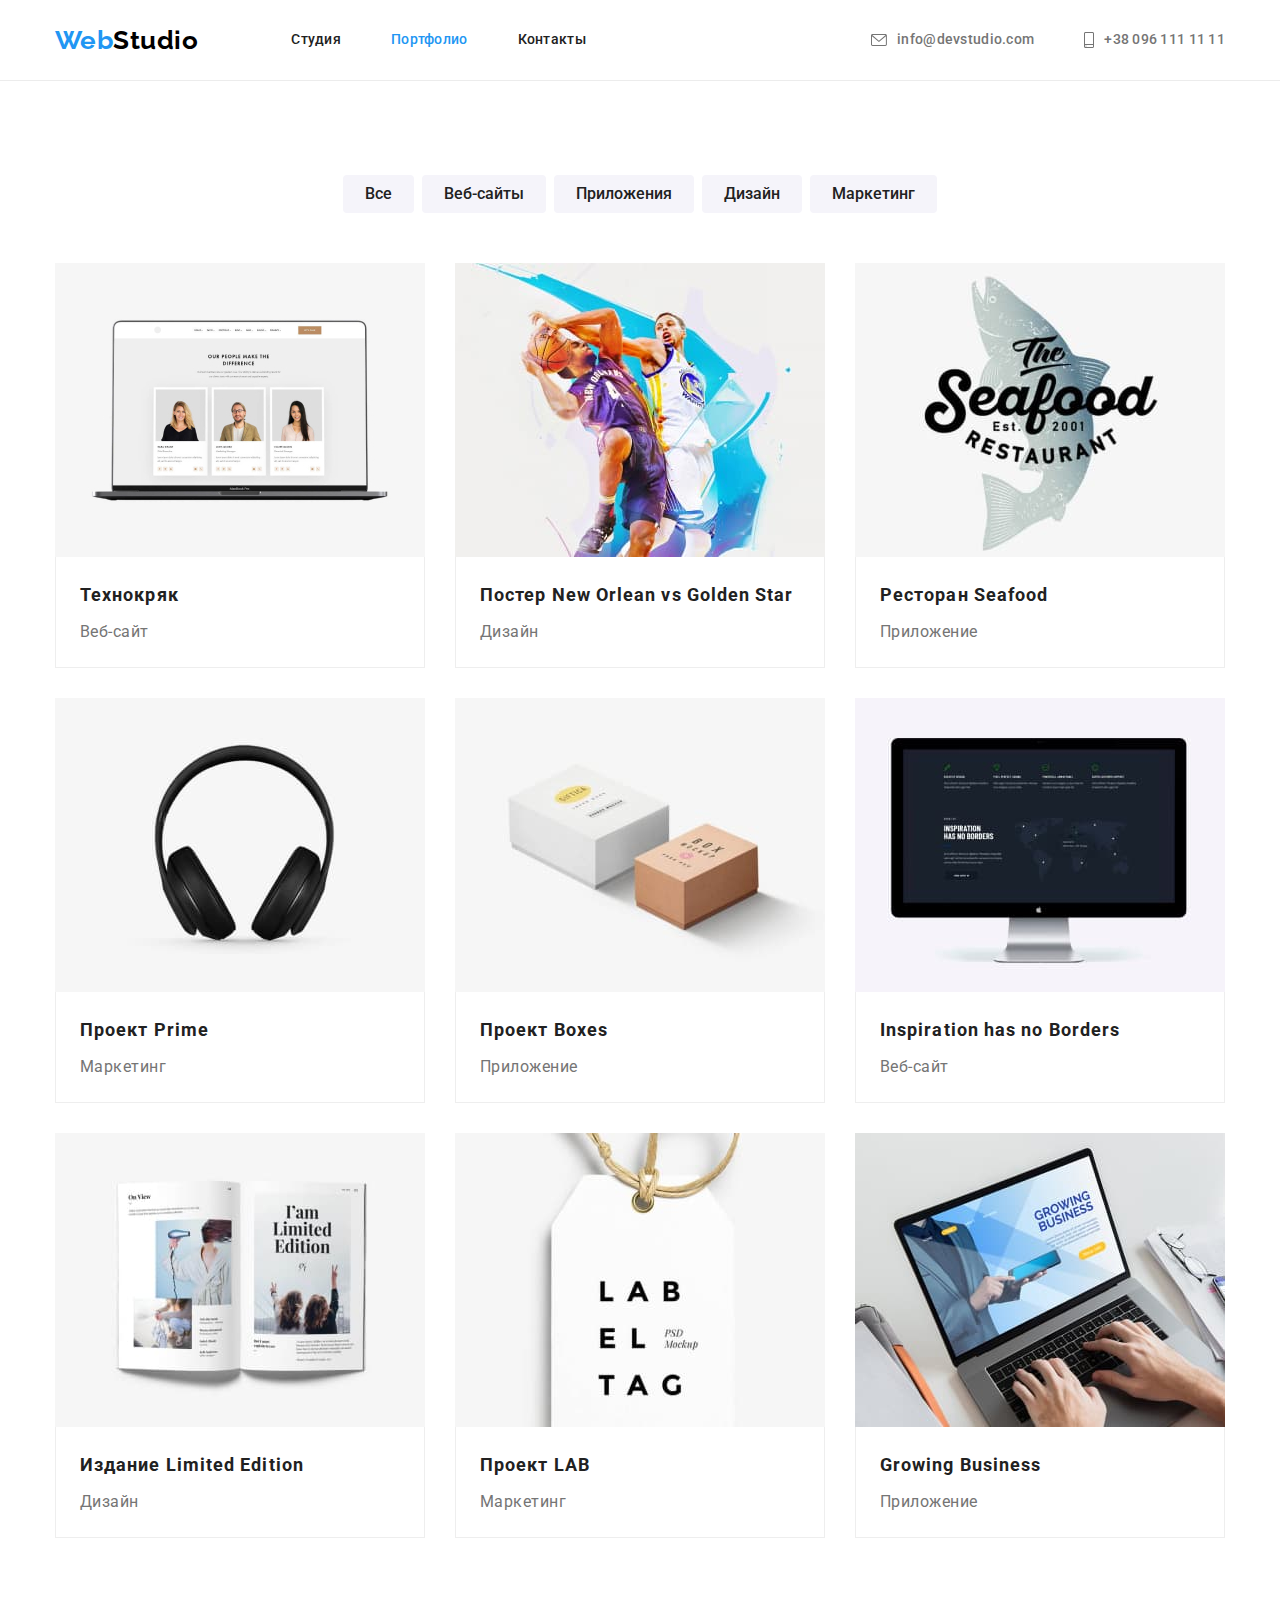
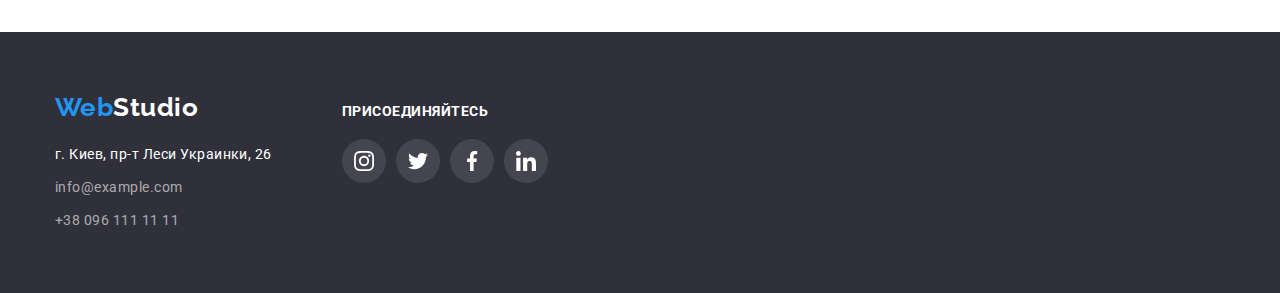
==== portfolio.html @ 3fee4bf1 "Initial commit" ====
<!DOCTYPE html>
<html lang="ru">

<head>
    <meta charset="UTF-8">
    <meta http-equiv="X-UA-Compatible" content="IE=edge">
    <meta name="viewport" content="width=device-width, initial-scale=1.0">
    <title>WebStudio</title>
    <link rel="preconnect" href="https://fonts.googleapis.com">
    <link rel="preconnect" href="https://fonts.gstatic.com" crossorigin>
    <link
        href="https://fonts.googleapis.com/css2?family=Raleway:wght@700&family=Roboto:wght@400;500;700;900&display=swap"
        rel="stylesheet">
    <link rel="stylesheet"
        href="https://cdnjs.cloudflare.com/ajax/libs/modern-normalize/1.1.0/modern-normalize.min.css">
    <link rel="stylesheet" href="./css/styles.css">
</head>

<body class="page">
    <!--Шапка-->
    <header class="page-header">
        <div class="container nav">
            <nav class="main-nav">
                <a lang="en" href="./index.html" class="logo"><span class="logo-type">Web</span>Studio</a>
                <ul class="site-nav list">
                    <li class="item"><a href="./index.html" class="site-nav-link">Студия</a></li>
                    <li class="item"><a href="./portfolio.html" class="site-nav-link current">Портфолио</a></li>
                    <li class="item"><a href="" class="site-nav-link">Контакты</a></li>
                </ul>
            </nav>
            <ul class="contacts-nav list">
                <li class="item">
                    <a lang="en" href="mailto:info@devstudio.com" class="contact">
                        <svg class="contact-icon">
                            <use href="./images/sprite.svg#icon-letter"></use>
                        </svg>info@devstudio.com
                    </a>
                </li>
                <li class="item">
                    <a href="tel:+380961111111" class="contact">
                        <svg class="contact-icon tel">
                            <use href="./images/sprite.svg#icon-smartphone"></use>
                        </svg>+38 096 111 11 11
                    </a>
                </li>
            </ul>
        </div>
    </header>
    <!-- Главный контент -->
    <main>
        <section class="portfolio">
            <div class="container works">
                <h1 class="portfolio-title" hidden>Портфолио</h1>
                <!-- Фильтр -->
                <ul class="filter list">
                    <li class="item"><button type="button" class="button-filter">Все</button></li>
                    <li class="item"><button type="button" class="button-filter">Веб-сайты</button></li>
                    <li class="item"><button type="button" class="button-filter">Приложения</button></li>
                    <li class="item"><button type="button" class="button-filter">Дизайн</button></li>
                    <li class="item"><button type="button" class="button-filter">Маркетинг</button></li>
                </ul>
                <!-- Проекты -->
                <ul class="projects list">
                    <li class="item">
                        <a class="projects-link" href="">
                            <img src="./images/portfolio/technoquack.jpg"
                                alt="Ноутбук с открытой веб-страницей Технокряк" width="370" class="photo">
                            <div class="item-name">
                                <h2 class="project-title">Технокряк</h2>
                            <p class="projects-direction">Веб-сайт</p>
                            </div>
                        </a>
                    </li>
                    <li class="item">
                        <a class="projects-link" href="">
                            <img src="./images/portfolio/poster.jpg" alt="Постер с двумя игроками НБА" width="370"
                                class="photo">
                            <div class="item-name">
                                <h2 class="project-title">Постер New Orlean vs Golden Star</h2>
                            <p class="projects-direction">Дизайн</p>
                            </div>
                        </a>
                    </li>
                    <li class="item">
                        <a class="projects-link" href="">
                            <img src="./images/portfolio/seafood.jpg" alt="Логотип ресторана seafood" width="370"
                                class="photo">
                            <div class="item-name">
                                <h2 class="project-title">Ресторан Seafood</h2>
                            <p class="projects-direction">Приложение</p>
                            </div>
                        </a>
                    </li>
                    <li class="item">
                        <a class="projects-link" href="">
                            <img src="./images/portfolio/prime.jpg" alt="Черные наушники" width="370" class="photo">
                            <div class="item-name">
                                <h2 class="project-title">Проект Prime</h2>
                            <p class="projects-direction">Маркетинг</p>
                            </div>
                        </a>
                    </li>
                    <li class="item">
                        <a class="projects-link" href="">
                            <img src="./images/portfolio/boxes.jpg" alt="Две картонные коробки" width="370"
                                class="photo">
                            <div class="item-name">
                                <h2 class="project-title">Проект Boxes</h2>
                            <p class="projects-direction">Приложение</p>
                            </div>
                        </a>
                    </li>
                    <li class="item">
                        <a class="projects-link" href="">
                            <img src="./images/portfolio/website.jpg" alt="Монитор с открытым сайтом" width="370"
                                class="photo">
                            <div class="item-name">
                                <h2 lang="en" class="project-title">Inspiration has no Borders</h2>
                            <p class="projects-direction">Веб-сайт</p>
                            </div>
                        </a>
                    </li>
                    <li class="item">
                        <a class="projects-link" href="">
                            <img src="./images/portfolio/magazine.jpg" alt="Раскрытый журнал" width="370" class="photo">
                            <div class="item-name">
                                <h2 class="project-title">Издание Limited Edition</h2>
                            <p class="projects-direction">Дизайн</p>
                            </div>
                        </a>
                    </li>
                    <li class="item">
                        <a class="projects-link" href="">
                            <img src="./images/portfolio/lab.jpg" alt="Бирка с названием проекта для компании LAB"
                                width="370" class="photo">
                            <div class="item-name">
                                <h2 class="project-title">Проект LAB</h2>
                            <p class="projects-direction">Маркетинг</p>
                            </div>
                        </a>
                    </li>
                    <li class="item">
                        <a class="projects-link" href="">
                            <img src="./images/portfolio/business.jpg" alt="Парень печатет на компьютере" width="370"
                                class="photo">
                            <div class="item-name">
                                <h2 lang="en" class="project-title">Growing Business</h2>
                            <p class="projects-direction">Приложение</p>
                            </div>
                        </a>
                    </li>
                </ul>
            </div>
        </section>
    </main>
    <!--Футер-->
        <footer class="footer">
            <div class="container">
                <div class="footer-adress">
                    <a lang="en" href="./index.html" class="logo-footer"><span class="logo-type">Web</span>Studio</a>
                    <address class="address">
                        <ul class="address-list list">
                            <li class="item"><a href="https://goo.gl/maps/7h8aDrKKwfjGKreX9" target="_blank"
                                    rel="noopener noreferrer" class="address-nav">г. Киев, пр-т
                                    Леси Украинки, 26</a> </li>
                            <li class="item"><a href="mailto:info@devstudio.com"
                                    class="contact-footer mail">info@example.com</a> </li>
                            <li class="item"><a href="tel:+380961111111" class="contact-footer">+38 096 111 11 11</a> </li>
                        </ul>
                    </address>
                </div>
                <div class="social-footer">
                    <h2 class="title">присоединяйтесь</h2>
                    <ul class="link-footer list">
                        <li class="link-item">
                            <a class="link" href="https://www.instagram.com/" target="_blank" rel="noopener noreferrer">
                                <svg class="link-icon">
                                    <use href="./images/sprite.svg#icon-instagram"></use>
                                </svg>
                            </a>
                        </li>
                        <li class="link-item">
                            <a class="link" href="https://twitter.com/" target="_blank" rel="noopener noreferrer">
                                <svg class="link-icon">
                                    <use href="./images/sprite.svg#icon-twitter"></use>
                                </svg>
                            </a>
                        </li>
                        <li class="link-item">
                            <a class="link" href="https://facebook.com/" target="_blank" rel="noopener noreferrer">
                                <svg class="link-icon">
                                    <use href="./images/sprite.svg#icon-facebook"></use>
                                </svg>
                            </a>
                        </li>
                        <li class="link-item">
                            <a class="link" href="https://www.linkedin.com/" target="_blank" rel="noopener noreferrer">
                                <svg class="link-icon">
                                    <use href="./images/sprite.svg#icon-linkedin"></use>
                                </svg>
                            </a>
                        </li>
                    </ul>
                </div>
            </div>
        </footer>
</body>

</html>
---- css/styles.css ----
:root {
    --primary-text-color: #757575;
    --text-title-color: #212121;
    --accent-color: #2196F3;
    --primary-bg-color: #FFFFFF;
}

/* Styles for index.html */

.page {
    background-color: var(--primary-bg-color);
    color: var(--primary-text-color);
    font-family: Roboto, sans-serif;
    letter-spacing: 0.03em;
}

.list {
    list-style: none;
    margin-top: 0;
    margin-bottom: 0;
    padding: 0;
}

/* Page Header */

.container {
    width: 1200px;
    margin: 0 auto;
    padding: 0 15px;
}

/* Logo */

.logo {
    color: #000000;
    font-family: Raleway, sans-serif;
    font-weight: 700;
    font-size: 26px;
    line-height: 1.19;
    text-decoration: none;
}

.logo-type {
    color: var(--accent-color);
}

/* Site-nav */
.page-header {
    border-bottom: 1px solid #ECECEC;
}

.container.nav {
    display: flex;
    align-items: center;
}

.main-nav {
    display: flex;
    align-items: center;
}

.main-nav .logo {
    margin-right: 93px;
}

.site-nav {
    display: flex;
}

.site-nav .item:not(:last-child) {
    margin-right: 50px;
}

.site-nav-link {
    display: block;
    padding-top: 32px;
    padding-bottom: 32px;

    color: var(--text-title-color);
    font-weight: 500;
    font-size: 14px;
    line-height: 1.14;
    letter-spacing: 0.02em;
    text-decoration: none;
}

.site-nav-link:hover,
.site-nav-link:focus {
    color: var(--accent-color);
}

.site-nav-link.current {
    color: var(--accent-color);
}

/* Contacts-nav */
.contacts-nav {
    display: flex;
    margin-left: auto;
}

.contacts-nav .item+.item {
    margin-left: 50px;
}

.contacts-nav .contact {
    display: flex;
    padding-top: 32px;
    padding-bottom: 32px;
    align-items: center;

    color: var(--primary-text-color);
    font-weight: 500;
    font-size: 14px;
    line-height: 1.14;
    letter-spacing: 0.02em;
    text-decoration: none;
}

.contacts-nav .contact:hover,
.contacts-nav .contact:focus {
    color: var(--accent-color);
}

.contact-icon {
    width: 16px;
    height: 12px;
    margin-right: 10px;
    fill: currentColor;
}
.contact-icon.tel {
    width: 10px;
    height: 16px;
}
/* Hero */

.hero {
    max-width: 1600px;
    height: 600px;
    margin-left: auto;
    margin-right: auto;
    padding-top: 200px;
    padding-bottom: 200px;

    background-color: #2F303A;
    background-image: linear-gradient(to right, 
        rgba(47, 48, 58, 0.4), rgba(47, 48, 58, 0.4)),
        url(../images/hero/meeting.jpg);
    background-repeat: no-repeat;
    background-size: cover;
    background-position: center;
}

.hero-title {
    margin-top: 0;
    margin-bottom: 30px;

    color: #ffffff;
    font-weight: 900;
    font-size: 44px;
    line-height: 1.36;
    text-align: center;
    letter-spacing: 0.06em;
    text-transform: uppercase;
}

.button-hero {
    margin: 0 auto;
    display: inline-block;
    min-width: 200px;
    min-height: 50px;
    border-width: 0;
    border-radius: 4px;
    padding: 10px 32px;

    background: #2196F3;
    color: #FFFFFF;
    box-shadow: 0px 4px 4px rgba(0, 0, 0, 0.15);
    font-family: inherit;
    font-weight: 700;
    font-size: 16px;
    line-height: 1.88;
    display: flex;
    align-items: center;
    text-align: center;
    letter-spacing: 0.06em;
}


.section-title {
    margin-top: 0;
    margin-bottom: 30px;

    color: var(--text-title-color);
    font-weight: 700;
    font-size: 36px;
    line-height: 1.17;
    text-align: center;
}

/* Features */

.section.features {
    padding-top: 94px;
    padding-bottom: 94px;
}
.features-list {
    display: flex;
}

.features-list .item {
    width: calc((100%-90px)/4);
}

.features-list .item:not(:last-child) {
    margin-right: 30px;
}

.features-icon-bg {
    display: flex;
    height: 120px;
    margin-bottom: 30px;
    justify-content: center;
    align-items: center;

    background-color: #F5F4FA;
    border-radius: 4px;

}

.features-list .icon {
    width: 70px;
    height: 70px;
}
.features .title {
    margin-top: 0;
    margin-bottom: 10px;

    color: var(--text-title-color);
    font-weight: 700;
    font-size: 14px;
    line-height: 1.14;
    text-transform: uppercase;
}

.features-text {
    margin-top: 0;
    margin-bottom: 0%;

    font-size: 14px;
    line-height: 1.71;
}

/* Abilities */

.section.abilities {
    padding-bottom: 94px;
}
.abilities-list {
    display: flex;
}

.abilities-list .item:not(:last-child) {
    margin-right: 30px;
}

/* Team */

.section.team {
    padding-top: 94px;
    padding-bottom: 94px;
    background-color: #F5F4FA;
}

.team-list {
    display: flex;
}

.team-list .item {
    background-color: var(--primary-bg-color);
    box-shadow: 0px 1px 3px rgba(0, 0, 0, 0.12),
        0px 1px 1px rgba(0, 0, 0, 0.14),
        0px 2px 1px rgba(0, 0, 0, 0.2);
    border-radius: 0px 0px 4px 4px;
}

.team-list .item:not(:last-child) {
    margin-right: 30px;
}

.team-list .item-name {
    display: block;
    padding-top: 30px;
    padding-bottom: 30px;
}
.team-list .title {
    margin-top: 0;
    margin-bottom: 10px;

    color: var(--text-title-color);
    font-weight: 500;
    font-size: 16px;
    line-height: 1.19;
    text-align: center;
}

.team-list .profession {
    margin-top: 0;
    margin-bottom: 16px;

    font-size: 16px;
    line-height: 1.19;
    text-align: center;
}

.social-links {
    display: flex;
    justify-content: center;
}
.social-links .link {
    display: flex;
    align-items: center;
    justify-content: center;
    width: 44px;
    height: 44px;
    border-radius: 50%;
    color: #AFB1B8;
}
.social-links .link-item:not(:last-child) {
    margin-right: 10px;
}

.social-links .link:hover {
    background-color: var(--accent-color);
    color: var(--primary-bg-color);
}
.social-links .link-icon {
    width: 20px;
    height: 20px;
    fill: currentColor;
}

/* Clients */

.section.clients {
    padding-top: 94px;
    padding-bottom: 94px;
}

.clients-list {
    display: flex;
}

.client-link {
    display: flex;
    width: 170px;
    height: 92px;
    justify-content: center;
    align-items: center;

    border: 1px solid #AFB1B8;
    border-radius: 4px;
    color: #AFB1B8;
}

.clients-list .client-item:not(:last-child) {
    margin-right: 30px;
}

.client-link a {
    display: block;
}
.client-link:hover,
.client-link:focus {
    border-color: var(--accent-color);
    color: var(--accent-color);
}
.client-icon {
    width: 106px;
    height: 60px;
    fill: currentColor;
}
/* Footer */

.footer {
    padding-top: 60px;
    padding-bottom: 60px;
    background-color: #2F303A;
}
.footer .container {
    display: flex;
    align-items: baseline;
}

.footer-adress {
    margin-right: 70px;
}
.logo-footer {
    display: inline-block;
    margin-bottom: 20px;

    color: #ffffff;
    font-family: Raleway, sans-serif;
    font-weight: 700;
    font-size: 26px;
    line-height: 1.19;
    text-decoration: none;
}

.address {
    font-style: normal;
}

.address-list .item:not(:last-child) {
    margin-bottom: 9px;
}
.address-nav {
    color: #ffffff;
    font-size: 14px;
    line-height: 1.71;
    text-decoration: none;
}

.contact-footer {
    color: rgba(255, 255, 255, 0.6);
    font-size: 14px;
    line-height: 1.71;
    text-decoration: none;
}

.footer .contact-footer:hover,
.footer .contact-footer:focus {
    color: var(--accent-color);
}

.social-footer .title {
    margin-top: 0;
    margin-bottom: 20px;
    font-family: 'Roboto';
    font-weight: 700;
    font-size: 14px;
    line-height: 16px;
    text-transform: uppercase;
    
    color: #FFFFFF;
}
.link-footer {
    display: flex;
}

.link-footer .link {
    display: flex;
    align-items: center;
    justify-content: center;
    width: 44px;
    height: 44px;
    border-radius: 50%;
    background-color: rgba(255, 255, 255, 0.1);;
    color: var(--primary-bg-color);
}

.link-footer .link-item:not(:last-child) {
    margin-right: 10px;
}

.link-footer .link:hover,
.link-footer .link:focus {
    background-color: var(--accent-color);
}
.link-footer .link-icon {
    width: 20px;
    height: 20px;
    fill: currentColor;
}
/* Styles for portfolio.html */

.portfolio {
    padding-top: 94px;
    padding-bottom: 94px;
}

.filter {
    display: flex;
    margin-bottom: 50px;
    justify-content: center;
}

.filter .item:not(:last-child) {
    margin-right: 8px;
}

.projects {
    display: flex;
    flex-wrap: wrap;
}

.projects .item {
    width: 370px;
    margin-right: 30px;
    margin-bottom: 30px;
}
.projects .item-name {
    padding-left: 24px;
    padding-top: 20px;
    padding-bottom: 20px;
    padding-right: 24px;

    border-bottom: 1px solid #EEEEEE;
    border-left: 1px solid #EEEEEE;
    border-right: 1px solid #EEEEEE;    
}

.projects .item:nth-child(3n) {
    margin-right: 0;
}

.projects .item:nth-last-child(-n+3) {
    margin-bottom: 0;
}

.portfolio-title,
.project-title {
    margin-top: 0;
    margin-bottom: 4px;

    color: var(--text-title-color);
    font-weight: 700;
    font-size: 18px;
    line-height: 2;
    letter-spacing: 0.06em;
    text-decoration: none;
}

.projects-link {
    display: block;
    color: var(--primary-text-color);
    text-decoration: none;
}
.projects .photo {
    display: block;
}

.projects-link:hover,
.projects-link:focus {
    box-shadow: 0px 1px 1px rgba(0, 0, 0, 0.12),
    0px 4px 4px rgba(0, 0, 0, 0.06),
    1px 4px 6px rgba(0, 0, 0, 0.16);
}

.projects-direction {
    margin-top: 0;
    margin-bottom: 0;

    font-size: 16px;
    line-height: 1.88;
}

.button-filter {
    display: inline-block;
    padding: 6px 22px;
    min-height: 38px;
    border-width: 0;
    border-radius: 4px;

    background-color: #F5F4FA;
    color: var(--text-title-color);
    font-family: inherit;
    font-weight: 500;
    font-size: 16px;
    line-height: 1.63;
    text-align: center;
    cursor: pointer;
}

.button-filter:hover,
.button-filter:focus,
.button-filter:active {
    background-color: var(--accent-color);
    color: #ffffff;
    box-shadow: 0px 3px 1px rgba(0, 0, 0, 0.1),
        0px 1px 2px rgba(0, 0, 0, 0.08),
        0px 2px 2px rgba(0, 0, 0, 0.12);
}
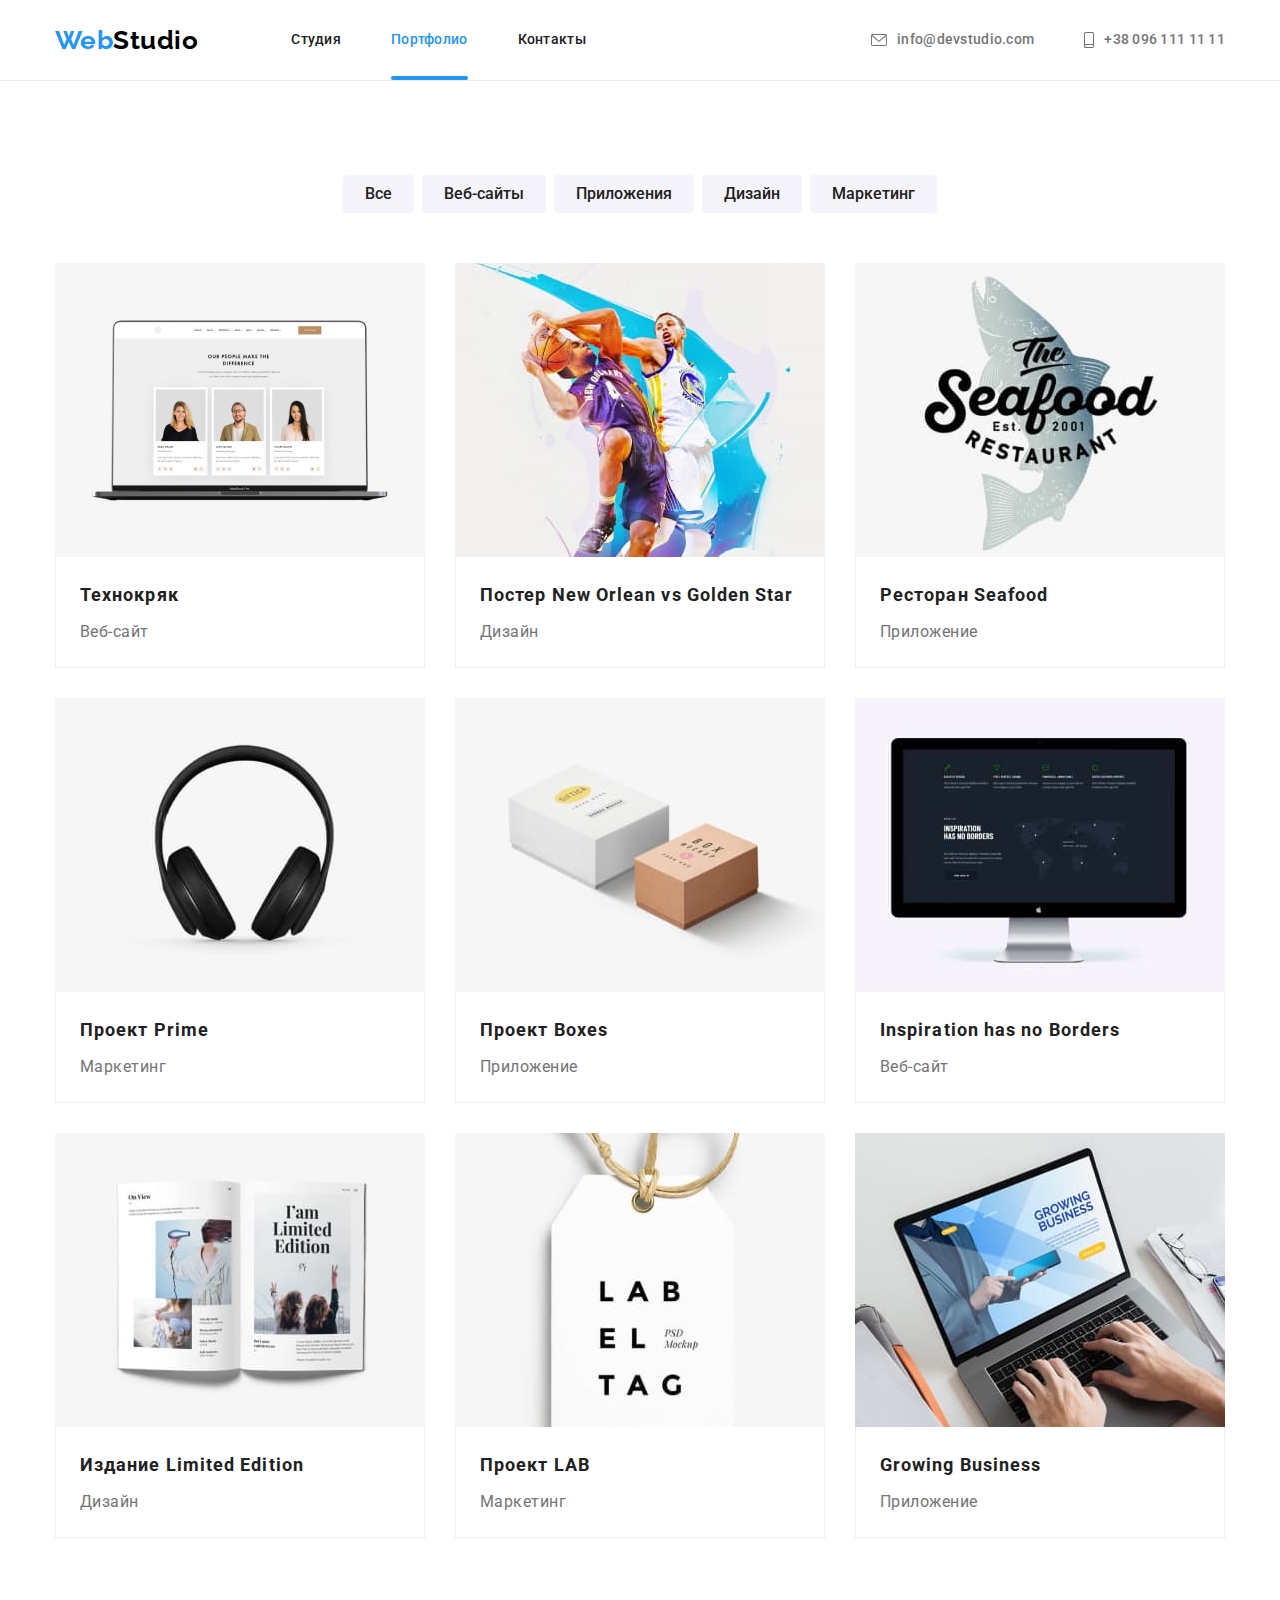
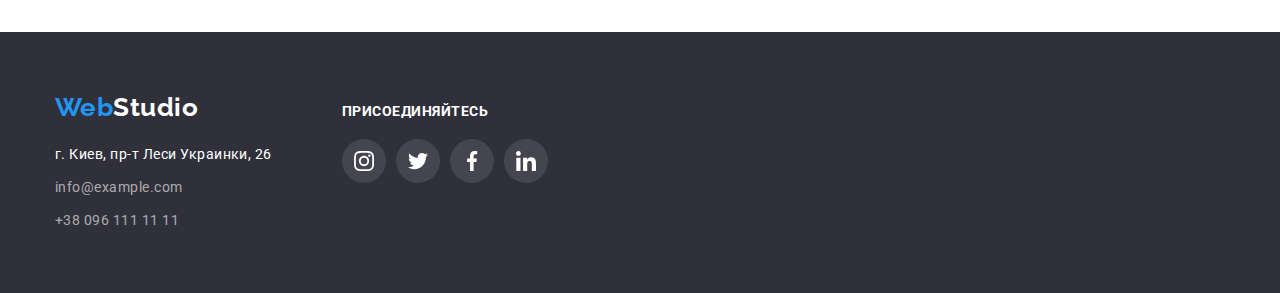
==== commit d3e36a90: "Добавил оформление для портфолио." ====
--- a/portfolio.html
+++ b/portfolio.html
@@ -63,8 +63,12 @@
                 <ul class="projects list">
                     <li class="item">
                         <a class="projects-link" href="">
-                            <img src="./images/portfolio/technoquack.jpg"
-                                alt="Ноутбук с открытой веб-страницей Технокряк" width="370" class="photo">
+                            <div class="item-overlay">
+                                <img src="./images/portfolio/technoquack.jpg" alt="Ноутбук с открытой веб-страницей Технокряк" width="370"
+                                    class="photo">
+                                <p class="item-description">Ресурс предлагает комплексные предложения с разным уровнем функционала и сервисов. Все это позволит посетителю получить
+                                исчерпывающие сведения о компании или частном лице.</p>
+                            </div>
                             <div class="item-name">
                                 <h2 class="project-title">Технокряк</h2>
                             <p class="projects-direction">Веб-сайт</p>
@@ -73,8 +77,12 @@
                     </li>
                     <li class="item">
                         <a class="projects-link" href="">
-                            <img src="./images/portfolio/poster.jpg" alt="Постер с двумя игроками НБА" width="370"
-                                class="photo">
+                            <div class="item-overlay">
+                                <img src="./images/portfolio/poster.jpg" alt="Постер с двумя игроками НБА" width="370" class="photo">
+                                <p class="item-description">Ресурс предлагает комплексные предложения с разным уровнем функционала и сервисов. Все это
+                                    позволит посетителю получить
+                                    исчерпывающие сведения о компании или частном лице.</p>
+                            </div>
                             <div class="item-name">
                                 <h2 class="project-title">Постер New Orlean vs Golden Star</h2>
                             <p class="projects-direction">Дизайн</p>
@@ -83,8 +91,12 @@
                     </li>
                     <li class="item">
                         <a class="projects-link" href="">
-                            <img src="./images/portfolio/seafood.jpg" alt="Логотип ресторана seafood" width="370"
-                                class="photo">
+                            <div class="item-overlay">
+                                <img src="./images/portfolio/seafood.jpg" alt="Логотип ресторана seafood" width="370" class="photo">
+                                <p class="item-description">Ресурс предлагает комплексные предложения с разным уровнем функционала и сервисов. Все это
+                                    позволит посетителю получить
+                                    исчерпывающие сведения о компании или частном лице.</p>
+                            </div>
                             <div class="item-name">
                                 <h2 class="project-title">Ресторан Seafood</h2>
                             <p class="projects-direction">Приложение</p>
@@ -93,7 +105,12 @@
                     </li>
                     <li class="item">
                         <a class="projects-link" href="">
-                            <img src="./images/portfolio/prime.jpg" alt="Черные наушники" width="370" class="photo">
+                            <div class="item-overlay">
+                                <img src="./images/portfolio/prime.jpg" alt="Черные наушники" width="370" class="photo">
+                                <p class="item-description">Ресурс предлагает комплексные предложения с разным уровнем функционала и сервисов. Все это
+                                    позволит посетителю получить
+                                    исчерпывающие сведения о компании или частном лице.</p>
+                            </div>
                             <div class="item-name">
                                 <h2 class="project-title">Проект Prime</h2>
                             <p class="projects-direction">Маркетинг</p>
@@ -102,8 +119,12 @@
                     </li>
                     <li class="item">
                         <a class="projects-link" href="">
-                            <img src="./images/portfolio/boxes.jpg" alt="Две картонные коробки" width="370"
-                                class="photo">
+                            <div class="item-overlay">
+                                <img src="./images/portfolio/boxes.jpg" alt="Две картонные коробки" width="370" class="photo">
+                                <p class="item-description">Ресурс предлагает комплексные предложения с разным уровнем функционала и сервисов. Все это
+                                    позволит посетителю получить
+                                    исчерпывающие сведения о компании или частном лице.</p>
+                            </div>
                             <div class="item-name">
                                 <h2 class="project-title">Проект Boxes</h2>
                             <p class="projects-direction">Приложение</p>
@@ -112,8 +133,12 @@
                     </li>
                     <li class="item">
                         <a class="projects-link" href="">
-                            <img src="./images/portfolio/website.jpg" alt="Монитор с открытым сайтом" width="370"
-                                class="photo">
+                            <div class="item-overlay">
+                                <img src="./images/portfolio/website.jpg" alt="Монитор с открытым сайтом" width="370" class="photo">
+                                <p class="item-description">Ресурс предлагает комплексные предложения с разным уровнем функционала и сервисов. Все это
+                                    позволит посетителю получить
+                                    исчерпывающие сведения о компании или частном лице.</p>
+                            </div>
                             <div class="item-name">
                                 <h2 lang="en" class="project-title">Inspiration has no Borders</h2>
                             <p class="projects-direction">Веб-сайт</p>
@@ -122,7 +147,12 @@
                     </li>
                     <li class="item">
                         <a class="projects-link" href="">
-                            <img src="./images/portfolio/magazine.jpg" alt="Раскрытый журнал" width="370" class="photo">
+                            <div class="item-overlay">
+                                <img src="./images/portfolio/magazine.jpg" alt="Раскрытый журнал" width="370" class="photo">
+                                <p class="item-description">Ресурс предлагает комплексные предложения с разным уровнем функционала и сервисов. Все это
+                                    позволит посетителю получить
+                                    исчерпывающие сведения о компании или частном лице.</p>
+                            </div>
                             <div class="item-name">
                                 <h2 class="project-title">Издание Limited Edition</h2>
                             <p class="projects-direction">Дизайн</p>
@@ -131,8 +161,12 @@
                     </li>
                     <li class="item">
                         <a class="projects-link" href="">
-                            <img src="./images/portfolio/lab.jpg" alt="Бирка с названием проекта для компании LAB"
-                                width="370" class="photo">
+                            <div class="item-overlay">
+                                <img src="./images/portfolio/lab.jpg" alt="Бирка с названием проекта для компании LAB" width="370" class="photo">
+                                <p class="item-description">Ресурс предлагает комплексные предложения с разным уровнем функционала и сервисов. Все это
+                                    позволит посетителю получить
+                                    исчерпывающие сведения о компании или частном лице.</p>
+                            </div>
                             <div class="item-name">
                                 <h2 class="project-title">Проект LAB</h2>
                             <p class="projects-direction">Маркетинг</p>
@@ -141,8 +175,12 @@
                     </li>
                     <li class="item">
                         <a class="projects-link" href="">
-                            <img src="./images/portfolio/business.jpg" alt="Парень печатет на компьютере" width="370"
-                                class="photo">
+                            <div class="item-overlay">
+                                <img src="./images/portfolio/business.jpg" alt="Парень печатет на компьютере" width="370" class="photo">
+                                <p class="item-description">Ресурс предлагает комплексные предложения с разным уровнем функционала и сервисов. Все это
+                                    позволит посетителю получить
+                                    исчерпывающие сведения о компании или частном лице.</p>
+                            </div>
                             <div class="item-name">
                                 <h2 lang="en" class="project-title">Growing Business</h2>
                             <p class="projects-direction">Приложение</p>
--- a/css/styles.css
+++ b/css/styles.css
@@ -3,6 +3,8 @@
     --text-title-color: #212121;
     --accent-color: #2196F3;
     --primary-bg-color: #FFFFFF;
+    --secondary-bg-color: #F5F4FA;
+    --secondary-text-color: #FFFFFF;
 }
 
 /* Styles for index.html */
@@ -75,6 +77,7 @@
     display: block;
     padding-top: 32px;
     padding-bottom: 32px;
+    position: relative;
 
     color: var(--text-title-color);
     font-weight: 500;
@@ -91,6 +94,18 @@
 
 .site-nav-link.current {
     color: var(--accent-color);
+}
+
+.site-nav-link.current::after {
+    display: inline-block;
+    position: absolute;
+    bottom: 0;
+    left: 0;
+    content: '';
+    width: 100%;
+    height: 4px;
+    background-color: var(--accent-color);
+    border-radius: 2px;
 }
 
 /* Contacts-nav */
@@ -155,7 +170,7 @@
     margin-top: 0;
     margin-bottom: 30px;
 
-    color: #ffffff;
+    color: var(--secondary-text-color);
     font-weight: 900;
     font-size: 44px;
     line-height: 1.36;
@@ -173,8 +188,8 @@
     border-radius: 4px;
     padding: 10px 32px;
 
-    background: #2196F3;
-    color: #FFFFFF;
+    background: var(--accent-color);
+    color: var(--secondary-text-color);
     box-shadow: 0px 4px 4px rgba(0, 0, 0, 0.15);
     font-family: inherit;
     font-weight: 700;
@@ -223,7 +238,7 @@
     justify-content: center;
     align-items: center;
 
-    background-color: #F5F4FA;
+    background-color: var(--secondary-bg-color);
     border-radius: 4px;
 
 }
@@ -260,16 +275,44 @@
     display: flex;
 }
 
+.abilities-list img {
+    display: block;
+}
+
 .abilities-list .item:not(:last-child) {
     margin-right: 30px;
 }
 
+.abilities-list .item-overlay {
+    position: relative;
+}
+
+.abilities-list .item-title {
+    display: flex;
+    justify-content: center;
+    align-items: center;
+    margin-top: 0;
+    margin-bottom: 0;
+    position: absolute;
+    bottom: 0;
+    left: 0;
+    width: 100%;
+    height: 70px;
+
+    font-weight: 700;
+    font-size: 14px;
+    line-height: 1.14;
+    text-transform: uppercase;
+    
+    background-color: rgba(47, 48, 58, 0.8);
+    color: var(--secondary-text-color)
+}
 /* Team */
 
 .section.team {
     padding-top: 94px;
     padding-bottom: 94px;
-    background-color: #F5F4FA;
+    background-color: var(--secondary-bg-color);
 }
 
 .team-list {
@@ -399,7 +442,7 @@
     display: inline-block;
     margin-bottom: 20px;
 
-    color: #ffffff;
+    color: var(--secondary-text-color);
     font-family: Raleway, sans-serif;
     font-weight: 700;
     font-size: 26px;
@@ -415,7 +458,7 @@
     margin-bottom: 9px;
 }
 .address-nav {
-    color: #ffffff;
+    color: var(--secondary-text-color);
     font-size: 14px;
     line-height: 1.71;
     text-decoration: none;
@@ -442,7 +485,7 @@
     line-height: 16px;
     text-transform: uppercase;
     
-    color: #FFFFFF;
+    color: var(--secondary-text-color);
 }
 .link-footer {
     display: flex;
@@ -472,6 +515,7 @@
     height: 20px;
     fill: currentColor;
 }
+
 /* Styles for portfolio.html */
 
 .portfolio {
@@ -499,6 +543,40 @@
     margin-right: 30px;
     margin-bottom: 30px;
 }
+
+.projects .item-overlay {
+    position: relative;
+    overflow: hidden;
+}
+
+.projects .item-description {
+    margin-top: 0;
+    margin-bottom: 0;
+    padding-left: 24px;
+    padding-right: 24px;
+    padding-bottom: 63px;
+    padding-top: 63px;
+    position: absolute;
+    bottom: 0;
+    left: 0;
+    width: 100%;
+    height: 100%;
+
+    font-size: 18px;
+    line-height: 1.56;
+    text-align: left;
+    
+    color: var(--secondary-text-color);
+    background-color: rgba(33, 150, 243, 0.9);
+    
+    transform: translateY(100%);
+    transition: transform 250ms cubic-bezier(0.4, 0, 0.2, 1);
+}
+
+.projects-link:hover .item-description {
+    transform: translate(0);
+}
+
 .projects .item-name {
     padding-left: 24px;
     padding-top: 20px;
@@ -562,7 +640,7 @@
     border-width: 0;
     border-radius: 4px;
 
-    background-color: #F5F4FA;
+    background-color: var(--secondary-bg-color);
     color: var(--text-title-color);
     font-family: inherit;
     font-weight: 500;
@@ -576,7 +654,7 @@
 .button-filter:focus,
 .button-filter:active {
     background-color: var(--accent-color);
-    color: #ffffff;
+    color: var(--secondary-text-color);
     box-shadow: 0px 3px 1px rgba(0, 0, 0, 0.1),
         0px 1px 2px rgba(0, 0, 0, 0.08),
         0px 2px 2px rgba(0, 0, 0, 0.12);
